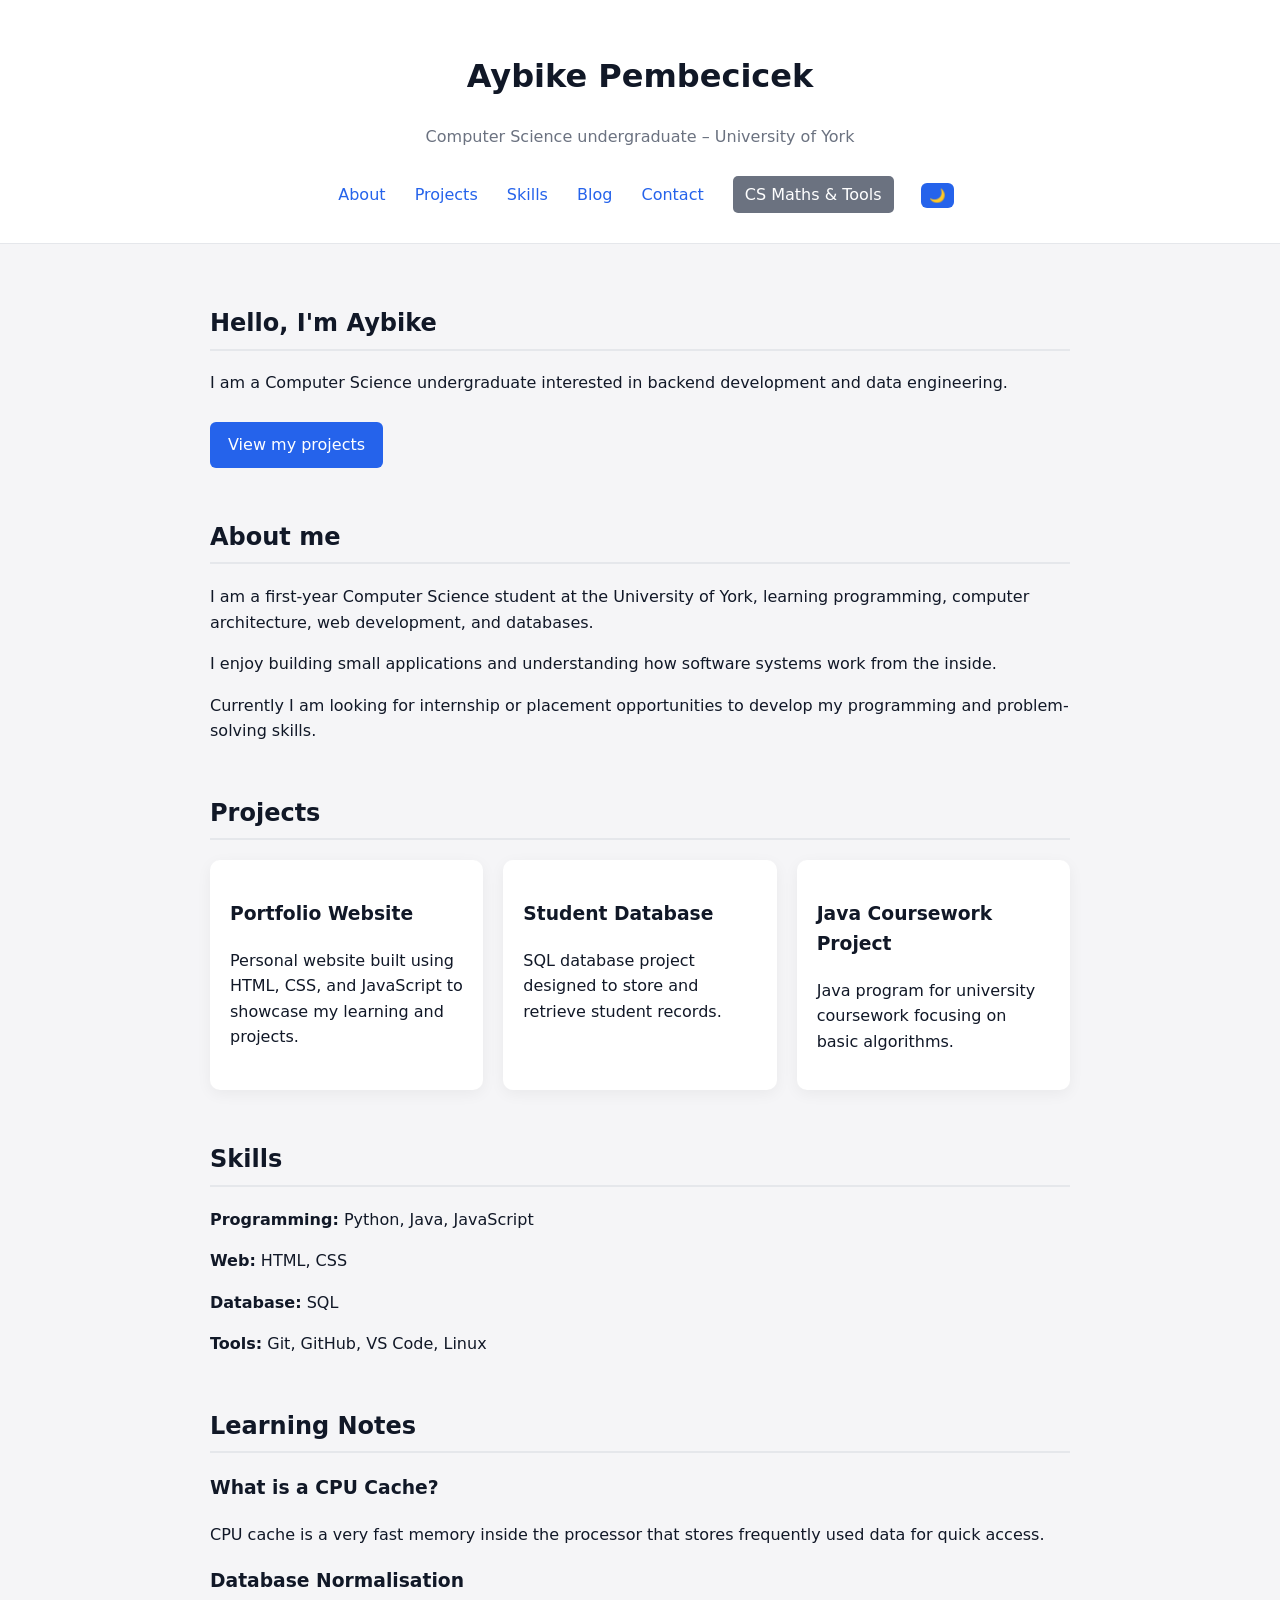
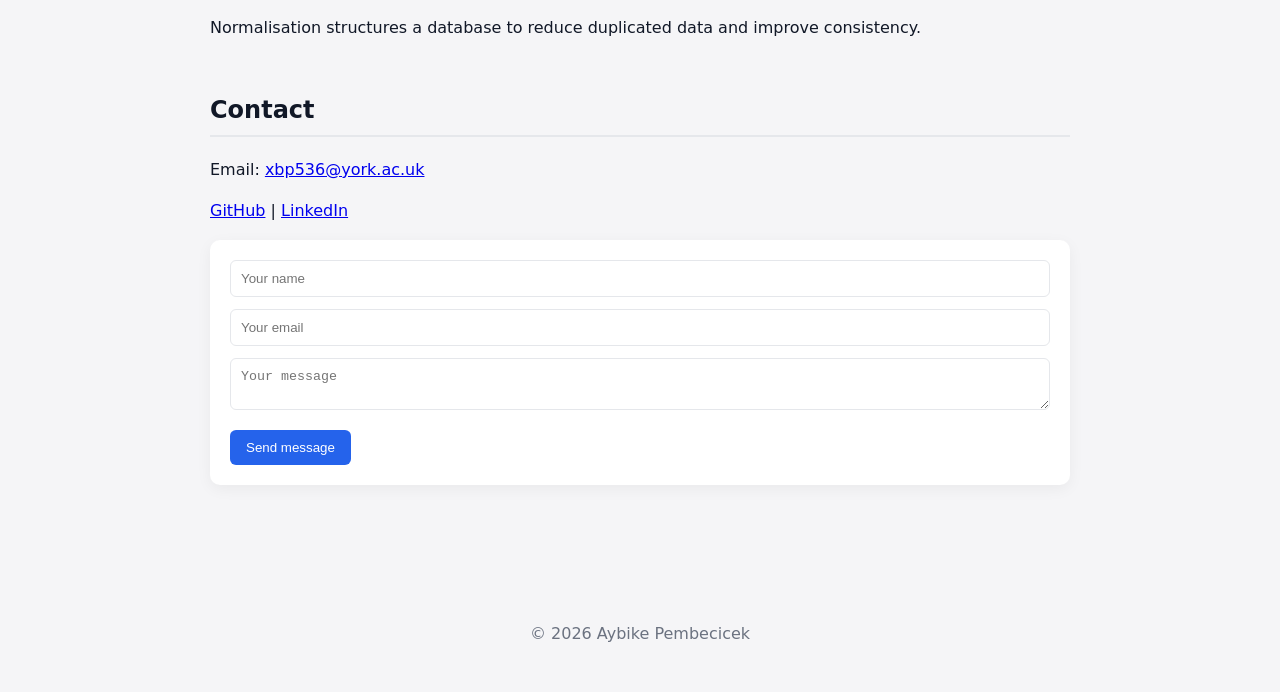
==== index.html @ 34cba9ef "Update index.html" ====
<!DOCTYPE html>
<html lang="en">
<head>
<meta charset="UTF-8">
<meta name="viewport" content="width=device-width, initial-scale=1">
<title>Aybike Pembecicek – Computer Science</title>
<link rel="stylesheet" href="style.css">
</head>
<body class="light">

<header>
<h1>Aybike Pembecicek</h1>
<p class="tagline">Computer Science undergraduate – University of York</p>

<nav>
<a href="#about">About</a>
<a href="#projects">Projects</a>
<a href="#skills">Skills</a>
<a href="#blog">Blog</a>
<a href="#contact">Contact</a>
<a href="maths.html" class="button secondary">CS Maths & Tools</a>
<button id="dark-toggle">🌙</button>
</nav>
</header>

<main>
<section id="hero">
<h2>Hello, I'm Aybike</h2>
<p>I am a Computer Science undergraduate interested in backend development and data engineering.</p>
<a class="button" href="#projects">View my projects</a>
</section>

<section id="about">
<h2>About me</h2>
<p>I am a first-year Computer Science student at the University of York, learning programming, computer architecture, web development, and databases.</p>
<p>I enjoy building small applications and understanding how software systems work from the inside.</p>
<p>Currently I am looking for internship or placement opportunities to develop my programming and problem-solving skills.</p>
</section>

<section id="projects">
<h2>Projects</h2>
<div class="projects">
<div class="project">
<h3>Portfolio Website</h3>
<p>Personal website built using HTML, CSS, and JavaScript to showcase my learning and projects.</p>
</div>
<div class="project">
<h3>Student Database</h3>
<p>SQL database project designed to store and retrieve student records.</p>
</div>
<div class="project">
<h3>Java Coursework Project</h3>
<p>Java program for university coursework focusing on basic algorithms.</p>
</div>
</div>
</section>

<section id="skills">
<h2>Skills</h2>
<p><strong>Programming:</strong> Python, Java, JavaScript</p>
<p><strong>Web:</strong> HTML, CSS</p>
<p><strong>Database:</strong> SQL</p>
<p><strong>Tools:</strong> Git, GitHub, VS Code, Linux</p>
</section>

<section id="blog">
<h2>Learning Notes</h2>
<article>
<h3>What is a CPU Cache?</h3>
<p>CPU cache is a very fast memory inside the processor that stores frequently used data for quick access.</p>
</article>
<article>
<h3>Database Normalisation</h3>
<p>Normalisation structures a database to reduce duplicated data and improve consistency.</p>
</article>
</section>

<section id="contact">
<h2>Contact</h2>
<p>Email: <a href="mailto:xbp536@york.ac.uk">xbp536@york.ac.uk</a></p>
<p>
<a href="https://github.com/xbp536-coder">GitHub</a> | 
<a href="#">LinkedIn</a>
</p>

<form>
<input type="text" placeholder="Your name" required>
<input type="email" placeholder="Your email" required>
<textarea placeholder="Your message"></textarea>
<button type="submit">Send message</button>
</form>
</section>

</main>

<footer>
<p>© 2026 Aybike Pembecicek</p>
</footer>

<script>
// Dark mode toggle
const toggle = document.getElementById('dark-toggle');
toggle.addEventListener('click', () => {
  document.body.classList.toggle('dark');
  document.body.classList.toggle('light');
});
</script>

</body>
</html>
---- style.css ----
:root{
--bg-light:#f5f5f7;
--text-light:#111827;
--accent:#2563eb;
--soft:#e5e7eb;

--bg-dark:#111827;
--text-dark:#f5f5f7;
--soft-dark:#1f2937;
}

/* GLOBAL */
*{box-sizing:border-box;}
body{margin:0; font-family:system-ui,-apple-system,Segoe UI,sans-serif; line-height:1.6;}
body.light{background:var(--bg-light); color:var(--text-light);}
body.dark{background:var(--bg-dark); color:var(--text-dark);}

/* HEADER */
header{background:white; padding:30px; text-align:center; border-bottom:1px solid var(--soft);}
body.dark header{background:#1f2937; border-color:var(--soft-dark);}
.tagline{color:#6b7280;}
nav{margin-top:15px;}
nav a{margin:0 12px; text-decoration:none; color:var(--accent); font-weight:500;}
nav a.button.secondary{background:#6b7280; color:white; padding:6px 12px; border-radius:5px;}
nav a:hover{text-decoration:underline;}
#dark-toggle{margin-left:10px; padding:5px 8px; cursor:pointer;}

/* MAIN */
main{max-width:900px; margin:auto; padding:40px 20px;}
section{margin-bottom:50px;}
h2{border-bottom:2px solid var(--soft); padding-bottom:6px;}
body.dark h2{border-color:var(--soft-dark);}

/* PROJECT CARDS */
.projects{display:grid; grid-template-columns:repeat(auto-fit,minmax(250px,1fr)); gap:20px; margin-top:20px;}
.project{background:white; padding:20px; border-radius:10px; box-shadow:0 4px 15px rgba(0,0,0,0.05);}
body.dark .project{background:#1f2937; box-shadow:0 4px 15px rgba(0,0,0,0.3);}

/* BUTTONS */
.button{display:inline-block; background:var(--accent); color:white; padding:10px 18px; border-radius:6px; text-decoration:none; margin-top:10px;}
.button.secondary{background:#6b7280;}
.button:hover{opacity:0.9;}

/* FORM */
form{background:white; padding:20px; border-radius:10px; box-shadow:0 4px 15px rgba(0,0,0,0.05); margin-top:15px;}
body.dark form{background:#1f2937; box-shadow:0 4px 15px rgba(0,0,0,0.3);}
input, textarea{width:100%; padding:10px; margin-bottom:12px; border:1px solid var(--soft); border-radius:6px; background:white; color:var(--text-light);}
body.dark input, body.dark textarea{background:#111827; color:var(--text-dark); border:1px solid #374151;}
button{background:var(--accent); color:white; border:none; padding:10px 16px; border-radius:6px; cursor:pointer;}
button:hover{opacity:0.9;}

/* FOOTER */
footer{text-align:center; padding:30px; color:#6b7280;}
body.dark footer{color:#d1d5db;}
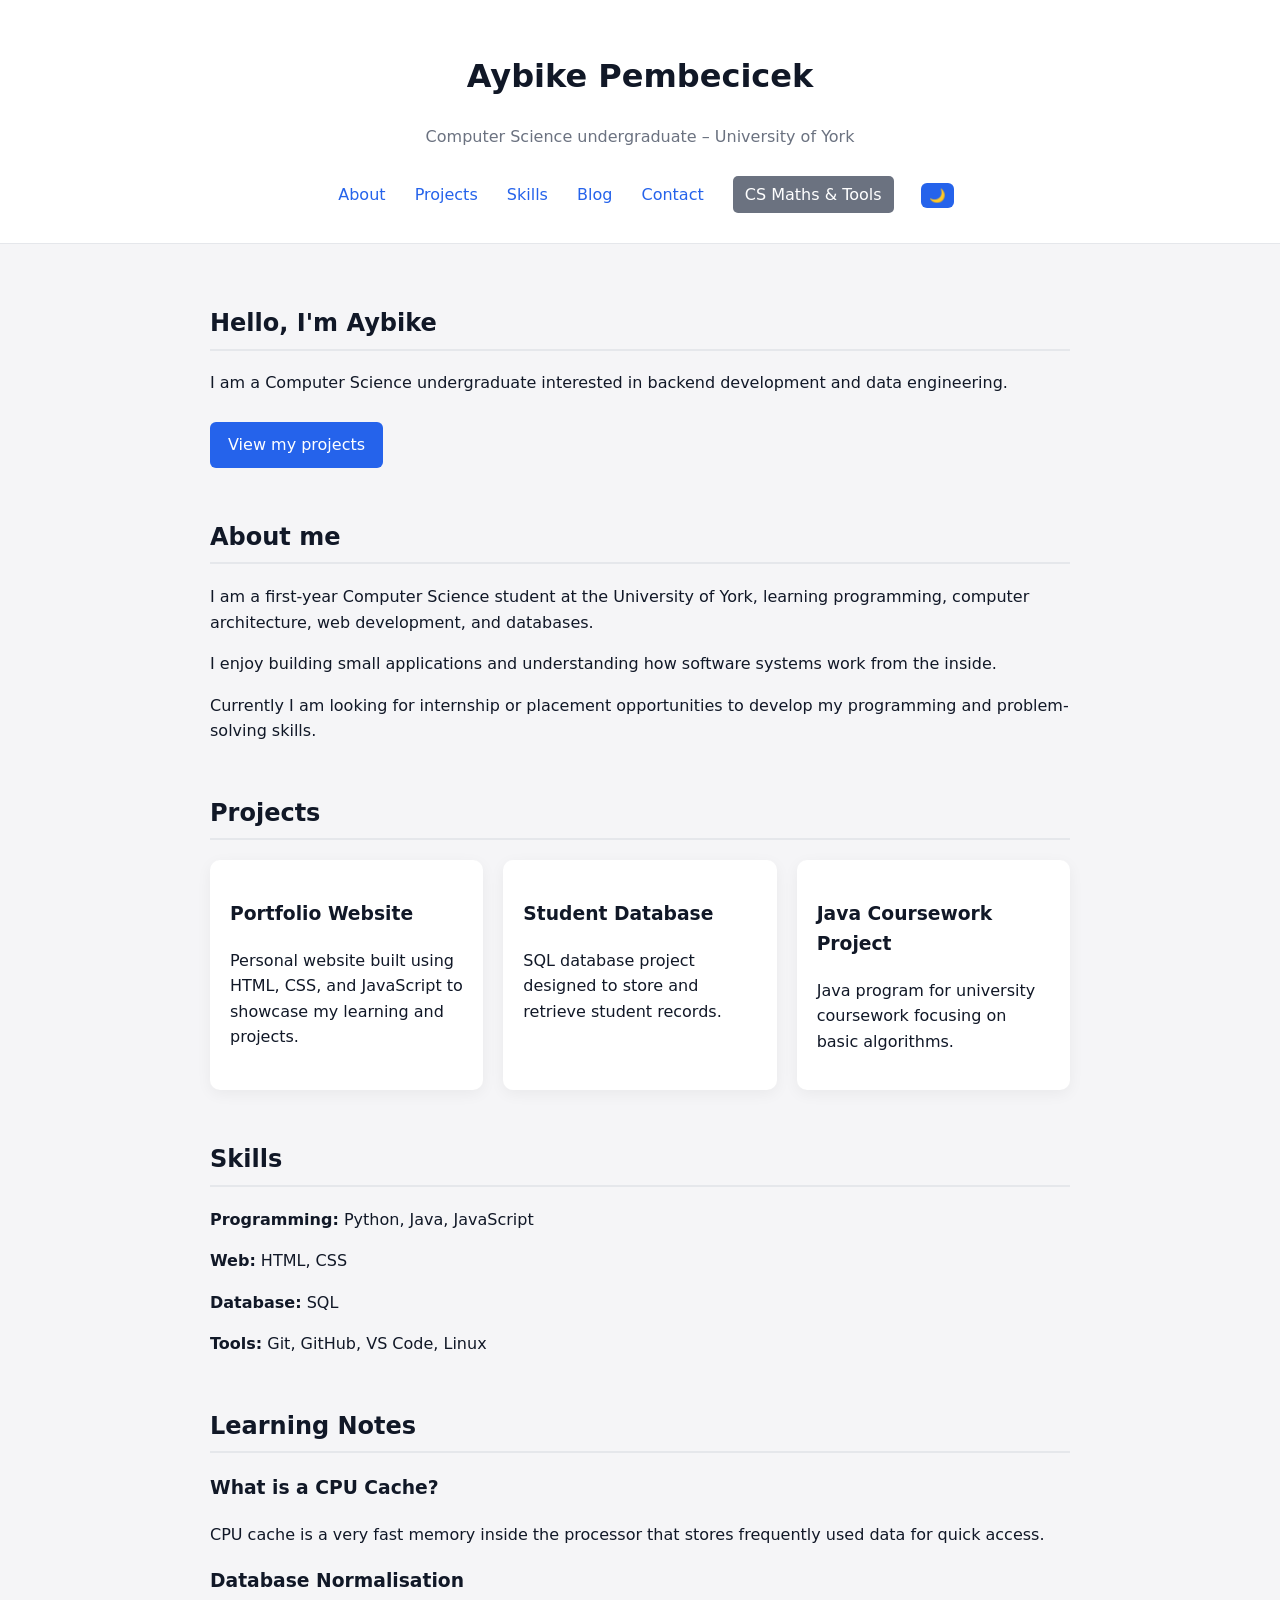
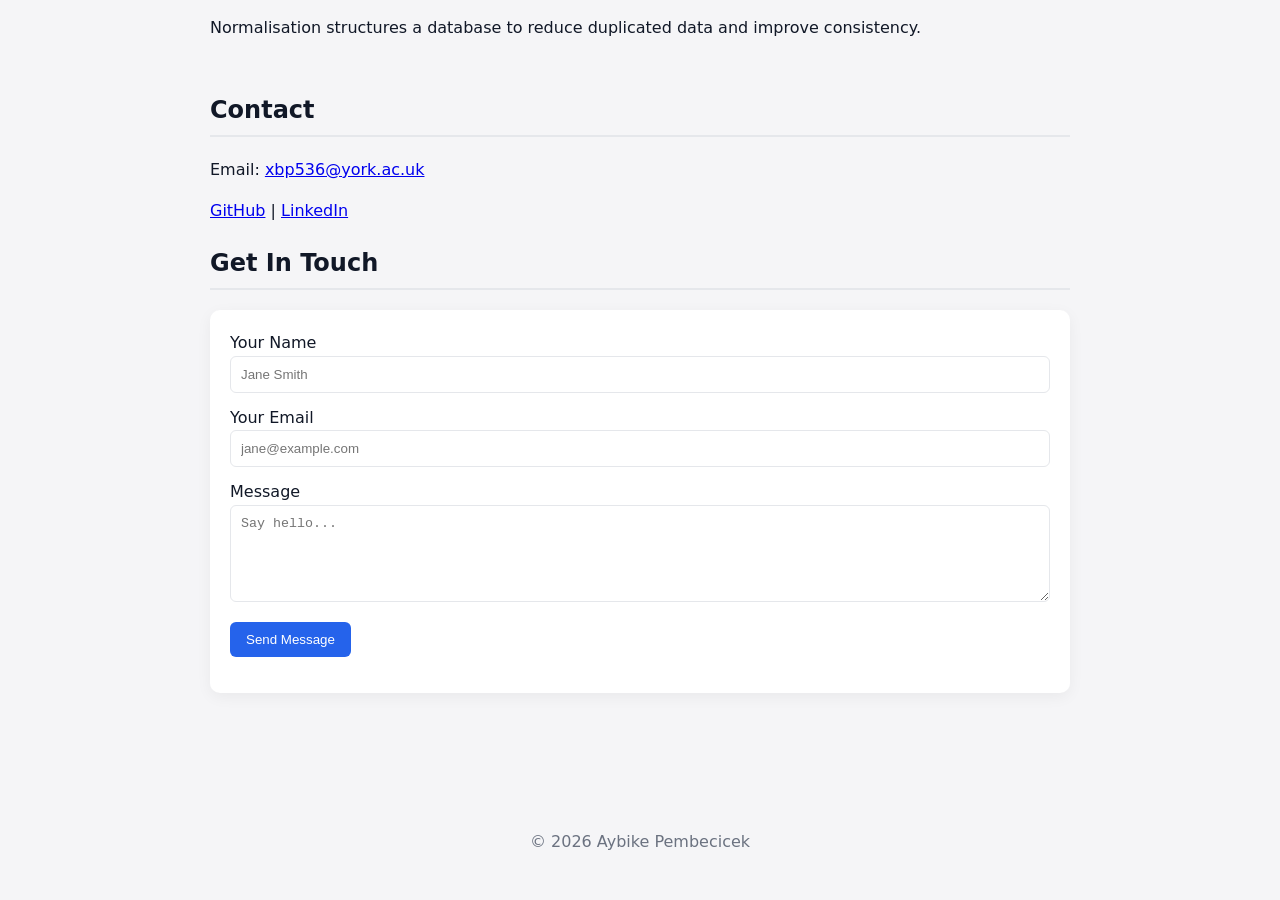
==== commit 791ebb01: "Revamp contact form with improved structure" ====
--- a/index.html
+++ b/index.html
@@ -83,11 +83,25 @@
 <a href="#">LinkedIn</a>
 </p>
 
-<form>
-<input type="text" placeholder="Your name" required>
-<input type="email" placeholder="Your email" required>
-<textarea placeholder="Your message"></textarea>
-<button type="submit">Send message</button>
+<h2>Get In Touch</h2>
+<form id="contact-form">
+<div>
+<label for="name">Your Name</label>
+<input type="text" id="name" name="name" required
+placeholder="Jane Smith" />
+</div>
+<div>
+<label for="email">Your Email</label>
+<input type="email" id="email" name="email" required
+placeholder="jane@example.com" />
+</div>
+<div>
+<label for="message">Message</label>
+<textarea id="message" name="message" required
+placeholder="Say hello..." rows="5"></textarea>
+</div>
+<button type="submit" id="submit-btn">Send Message</button>
+<p id="form-status"></p>
 </form>
 </section>
 
@@ -105,6 +119,65 @@
   document.body.classList.toggle('light');
 });
 </script>
+  <script>
+// ── Supabase config ─────────────────────────────────────────────
+// Replace these two values with YOUR project URL and anon key
+const SUPABASE_URL = "https://igdufbspnrdzrpwydgoi.supabase.co";
+const SUPABASE_ANON = "eyJhbGciOiJIUzI1NiIsInR5cCI6IkpXVCJ9.eyJpc3MiOiJzdXBhYmFzZSIsInJlZiI6ImlnZHVmYnNwbnJkenJwd3lkZ29pIiwicm9sZSI6ImFub24iLCJpYXQiOjE3NzMwNjcyNjUsImV4cCI6MjA4ODY0MzI2NX0.9AzzgKkHhbsNpUrxwQ6jo8sCcgeCk9nTPCGm7vn3wg0";
+// ── Form submission handler ──────────────────────────────────────
+document.getElementById("contact-form")
+.addEventListener("submit", async function (event) {
+// Prevent the default browser form submission (page reload)
+event.preventDefault();
+  // Grab the form values
+const name = document.getElementById("name").value.trim();
+const email = document.getElementById("email").value.trim();
+const message = document.getElementById("message").value.trim();
+const btn = document.getElementById("submit-btn");
+const status = document.getElementById("form-status");
+// Disable the button while we send (prevents double-submit)
+btn.disabled = true;
+btn.textContent = "Sending...";
+status.textContent = "";
+try {
+// Call the Supabase REST API to insert a row
+const response = await fetch(
+`${SUPABASE_URL}/rest/v1/contact_messages`,
+{
+method: "POST",
+headers: {
+"Content-Type": "application/json",
+"apikey": SUPABASE_ANON,
+"Authorization": `Bearer ${SUPABASE_ANON}`,
+"Prefer": "return=minimal"
+},
+body: JSON.stringify({ name, email, message })
+}
+);
+if (response.ok) {
+// Success — show confirmation and reset the form
+status.textContent = "✓ Message sent! I will be in touch soon.";
+status.style.color = "#1A7A4A";
+event.target.reset();
+} else {
+// Supabase returned an error — log it for debugging
+const err = await response.json();
+console.error("Supabase error:", err);
+status.textContent = "Something went wrong. Please try again.";
+status.style.color = "#DC2626";
+}
+} catch (networkError) {
+// Network/connectivity problem
+console.error("Network error:", networkError);
+status.textContent = "Could not connect. Check your internet connection.";
+status.style.color = "#DC2626";
+} finally {
+// Always re-enable the button
+btn.disabled = false;
+btn.textContent = "Send Message";
+}
+});
+</script>
 
 </body>
 </html>
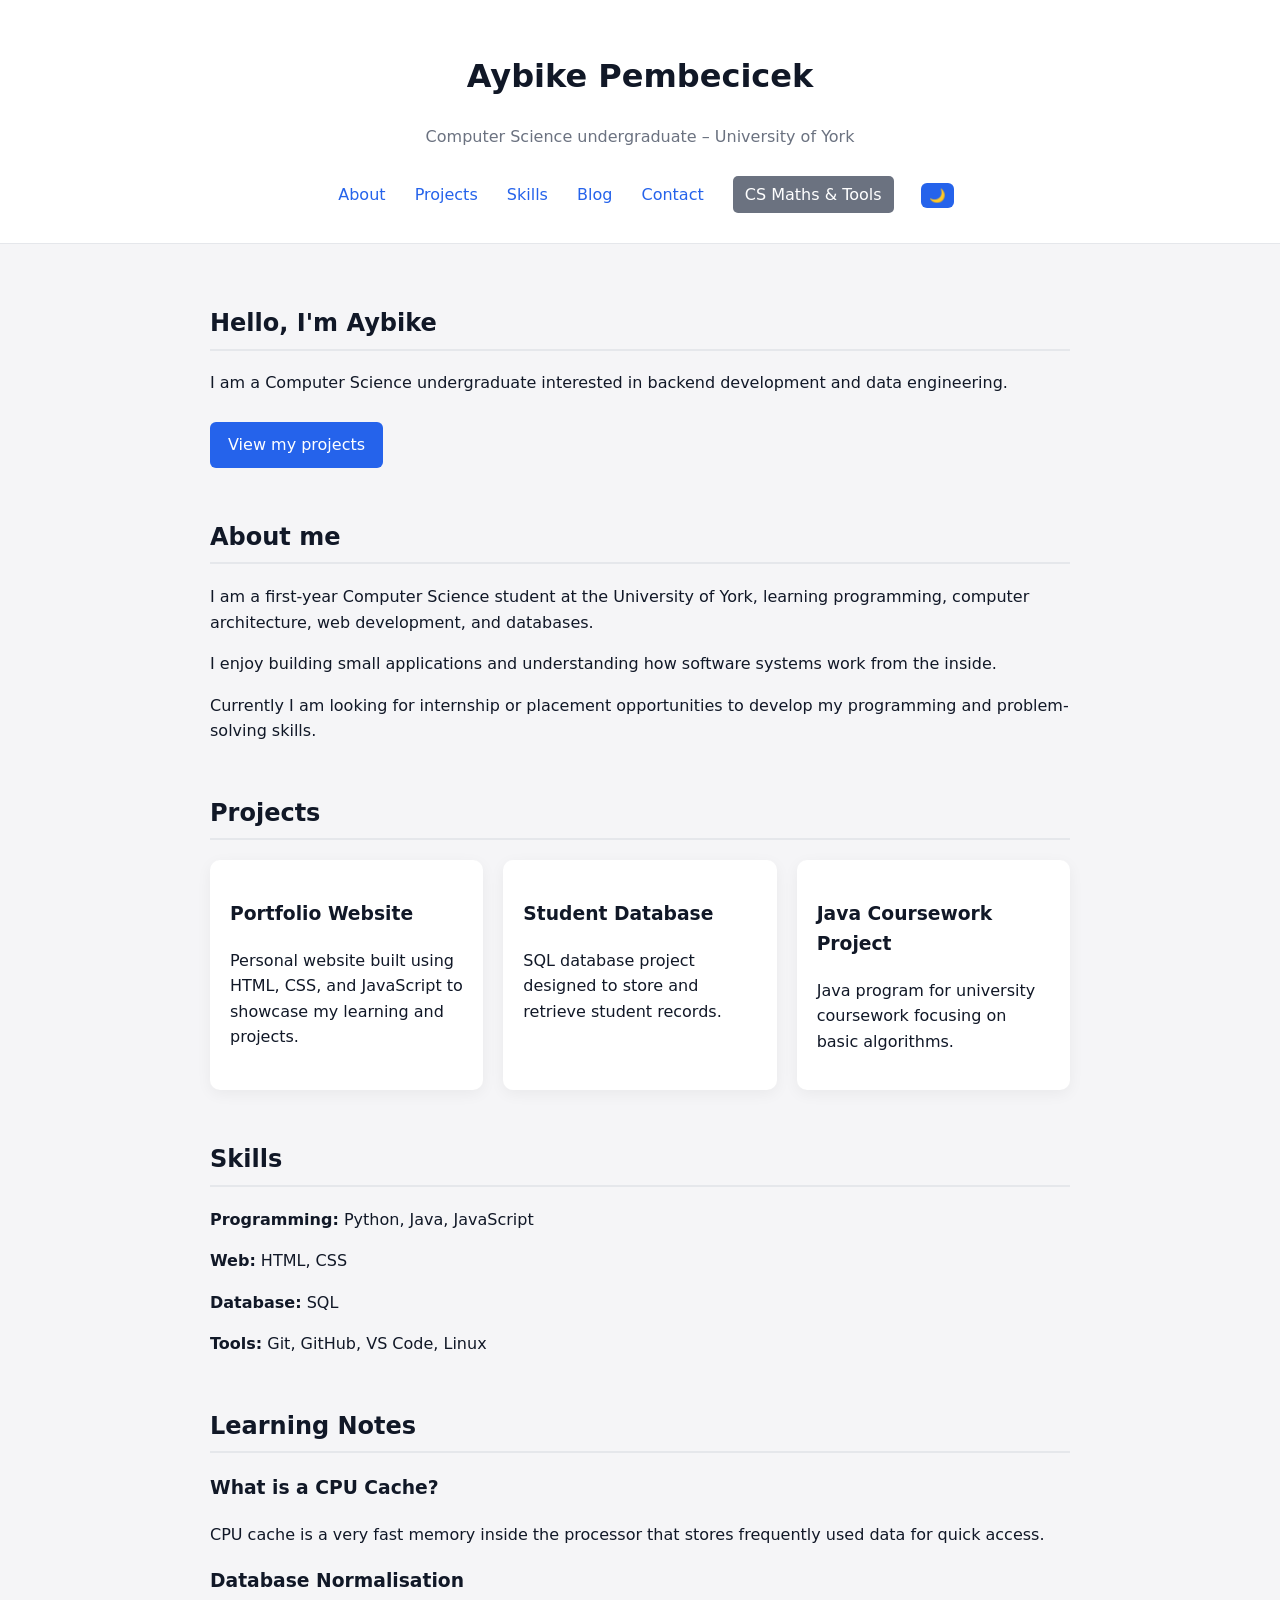
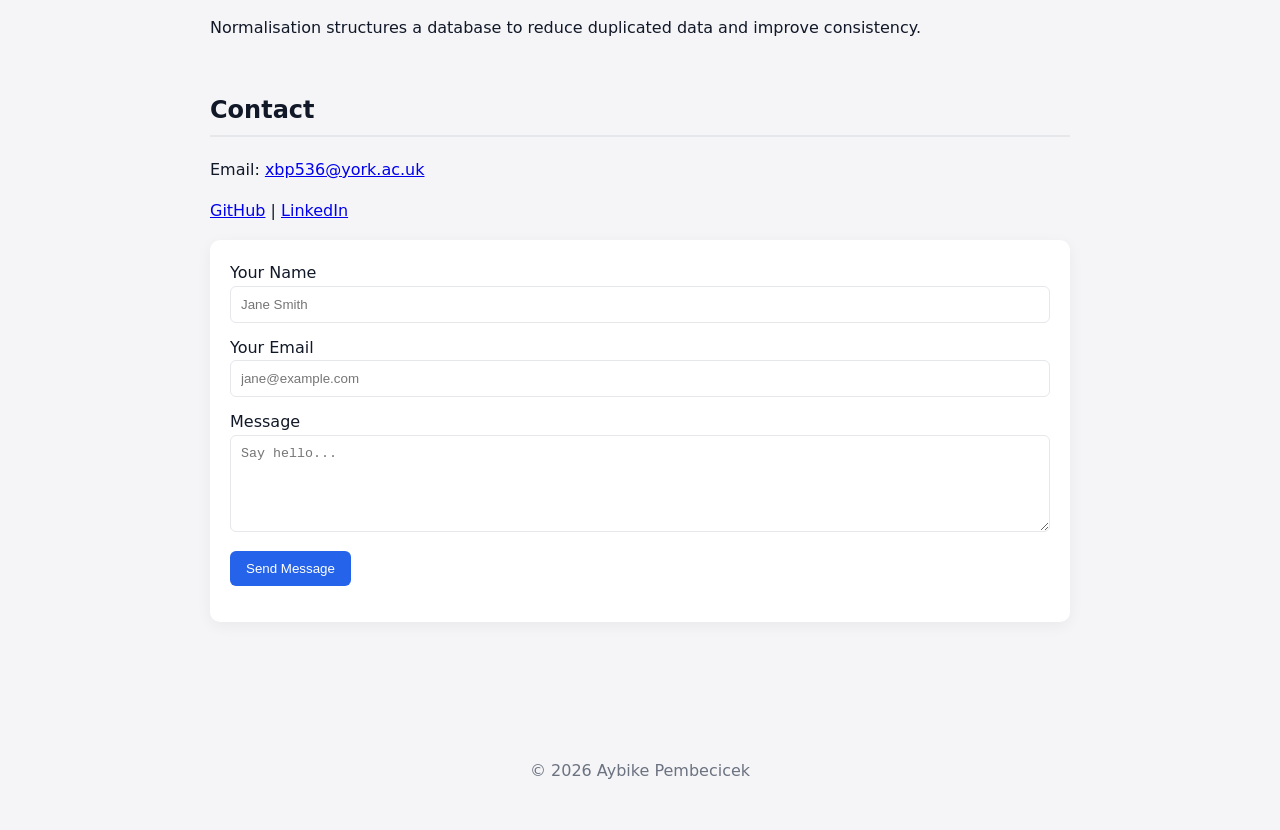
==== commit 391cce20: "Update LinkedIn link with alert message" ====
--- a/index.html
+++ b/index.html
@@ -80,10 +80,10 @@
 <p>Email: <a href="mailto:xbp536@york.ac.uk">xbp536@york.ac.uk</a></p>
 <p>
 <a href="https://github.com/xbp536-coder">GitHub</a> | 
-<a href="#">LinkedIn</a>
+<a href="#" onclick="alert('LinkedIn profile coming soon!')">
+LinkedIn
+</a>
 </p>
-
-<h2>Get In Touch</h2>
 <form id="contact-form">
 <div>
 <label for="name">Your Name</label>
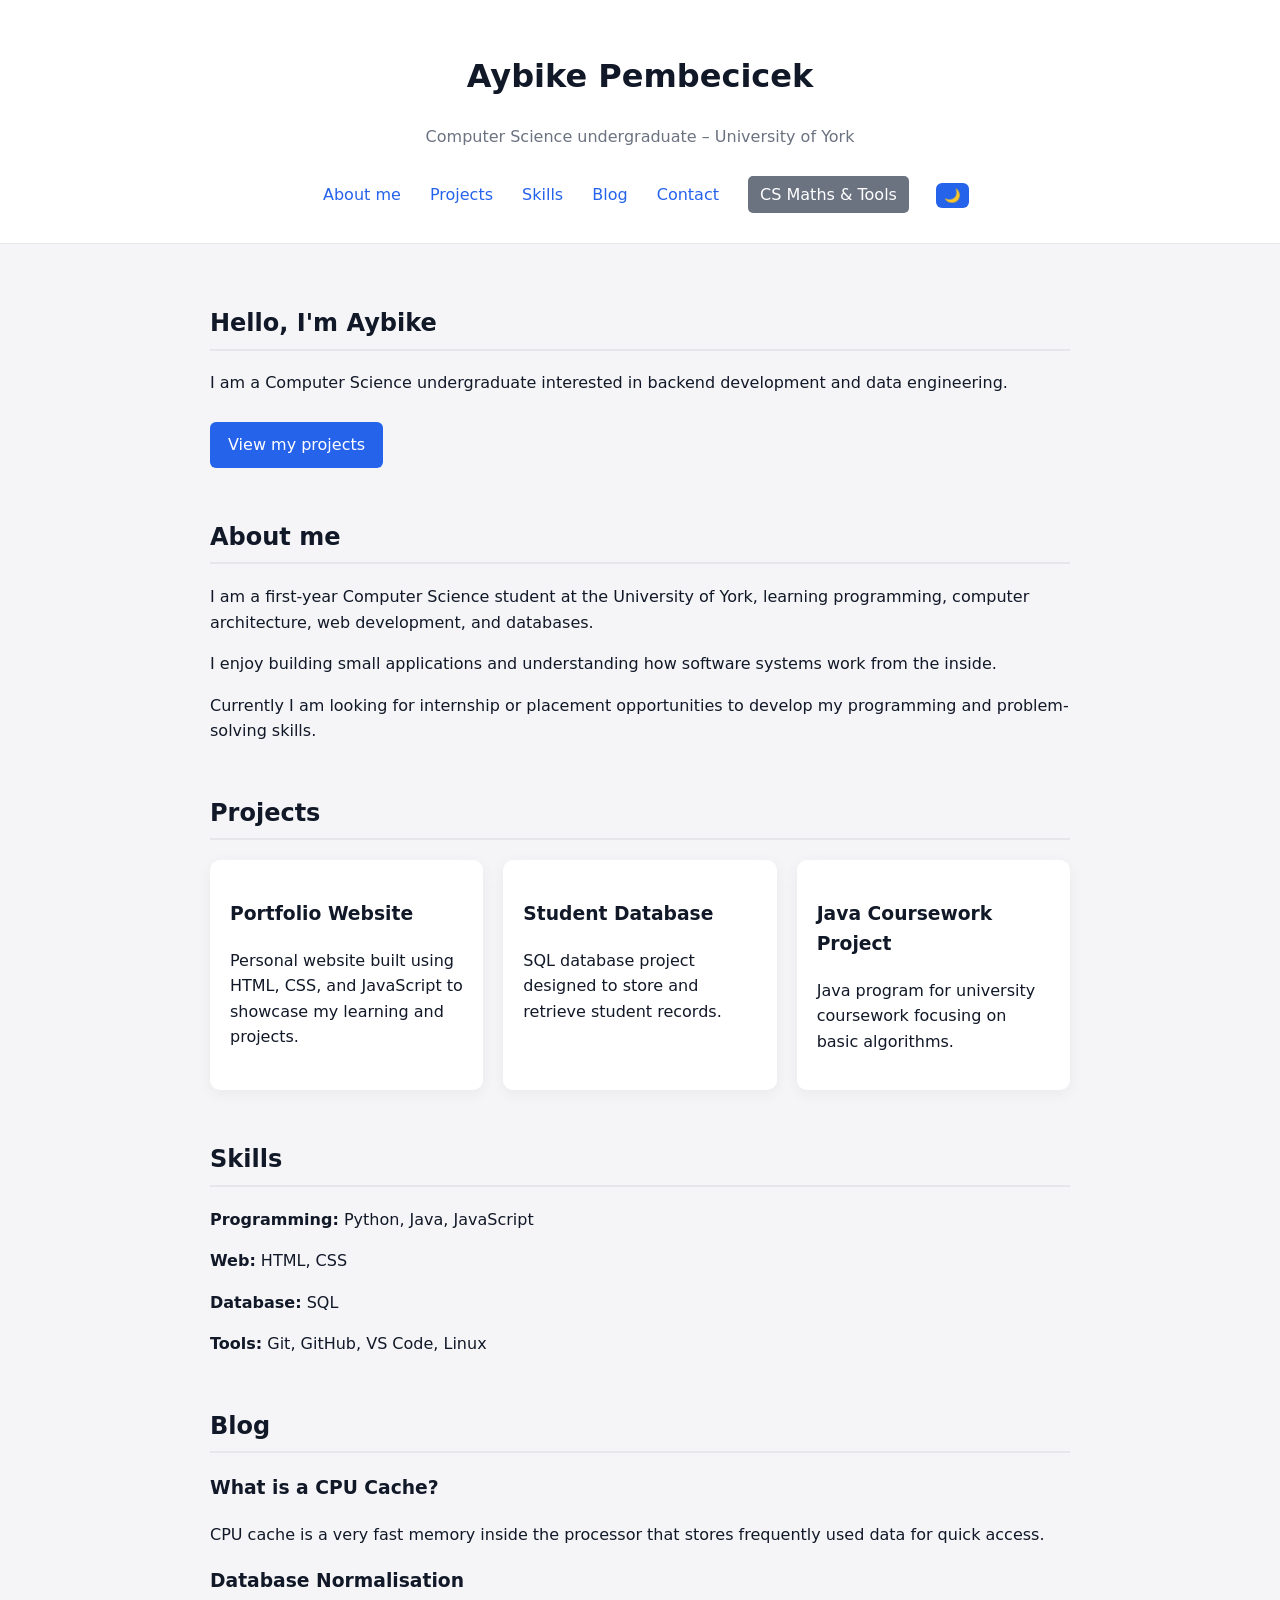
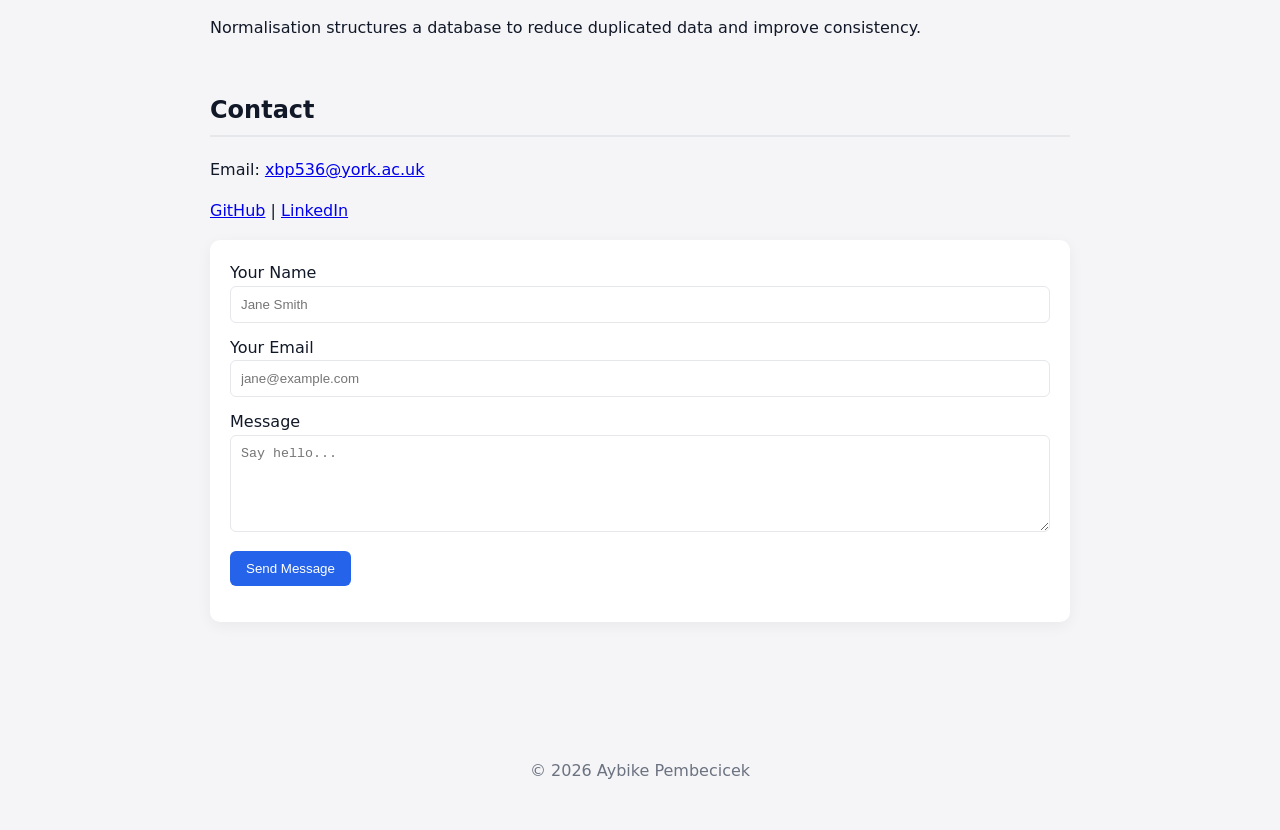
==== commit f6691f38: "Update 'About' link and change section title to 'Blog'" ====
--- a/index.html
+++ b/index.html
@@ -13,7 +13,7 @@
 <p class="tagline">Computer Science undergraduate – University of York</p>
 
 <nav>
-<a href="#about">About</a>
+<a href="#about">About me</a>
 <a href="#projects">Projects</a>
 <a href="#skills">Skills</a>
 <a href="#blog">Blog</a>
@@ -64,7 +64,7 @@
 </section>
 
 <section id="blog">
-<h2>Learning Notes</h2>
+<h2>Blog</h2>
 <article>
 <h3>What is a CPU Cache?</h3>
 <p>CPU cache is a very fast memory inside the processor that stores frequently used data for quick access.</p>
--- a/style.css
+++ b/style.css
@@ -16,7 +16,18 @@
 body.dark{background:var(--bg-dark); color:var(--text-dark);}
 
 /* HEADER */
-header{background:white; padding:30px; text-align:center; border-bottom:1px solid var(--soft);}
+/* HEADER */
+header{
+background:white;
+padding:30px;
+text-align:center;
+border-bottom:1px solid var(--soft);
+
+/* sticky navbar fix */
+position: sticky;
+top: 0;
+z-index: 1000;
+}
 body.dark header{background:#1f2937; border-color:var(--soft-dark);}
 .tagline{color:#6b7280;}
 nav{margin-top:15px;}
@@ -27,7 +38,10 @@
 
 /* MAIN */
 main{max-width:900px; margin:auto; padding:40px 20px;}
-section{margin-bottom:50px;}
+section{
+margin-bottom:50px;
+scroll-margin-top:120px;
+}
 h2{border-bottom:2px solid var(--soft); padding-bottom:6px;}
 body.dark h2{border-color:var(--soft-dark);}
 
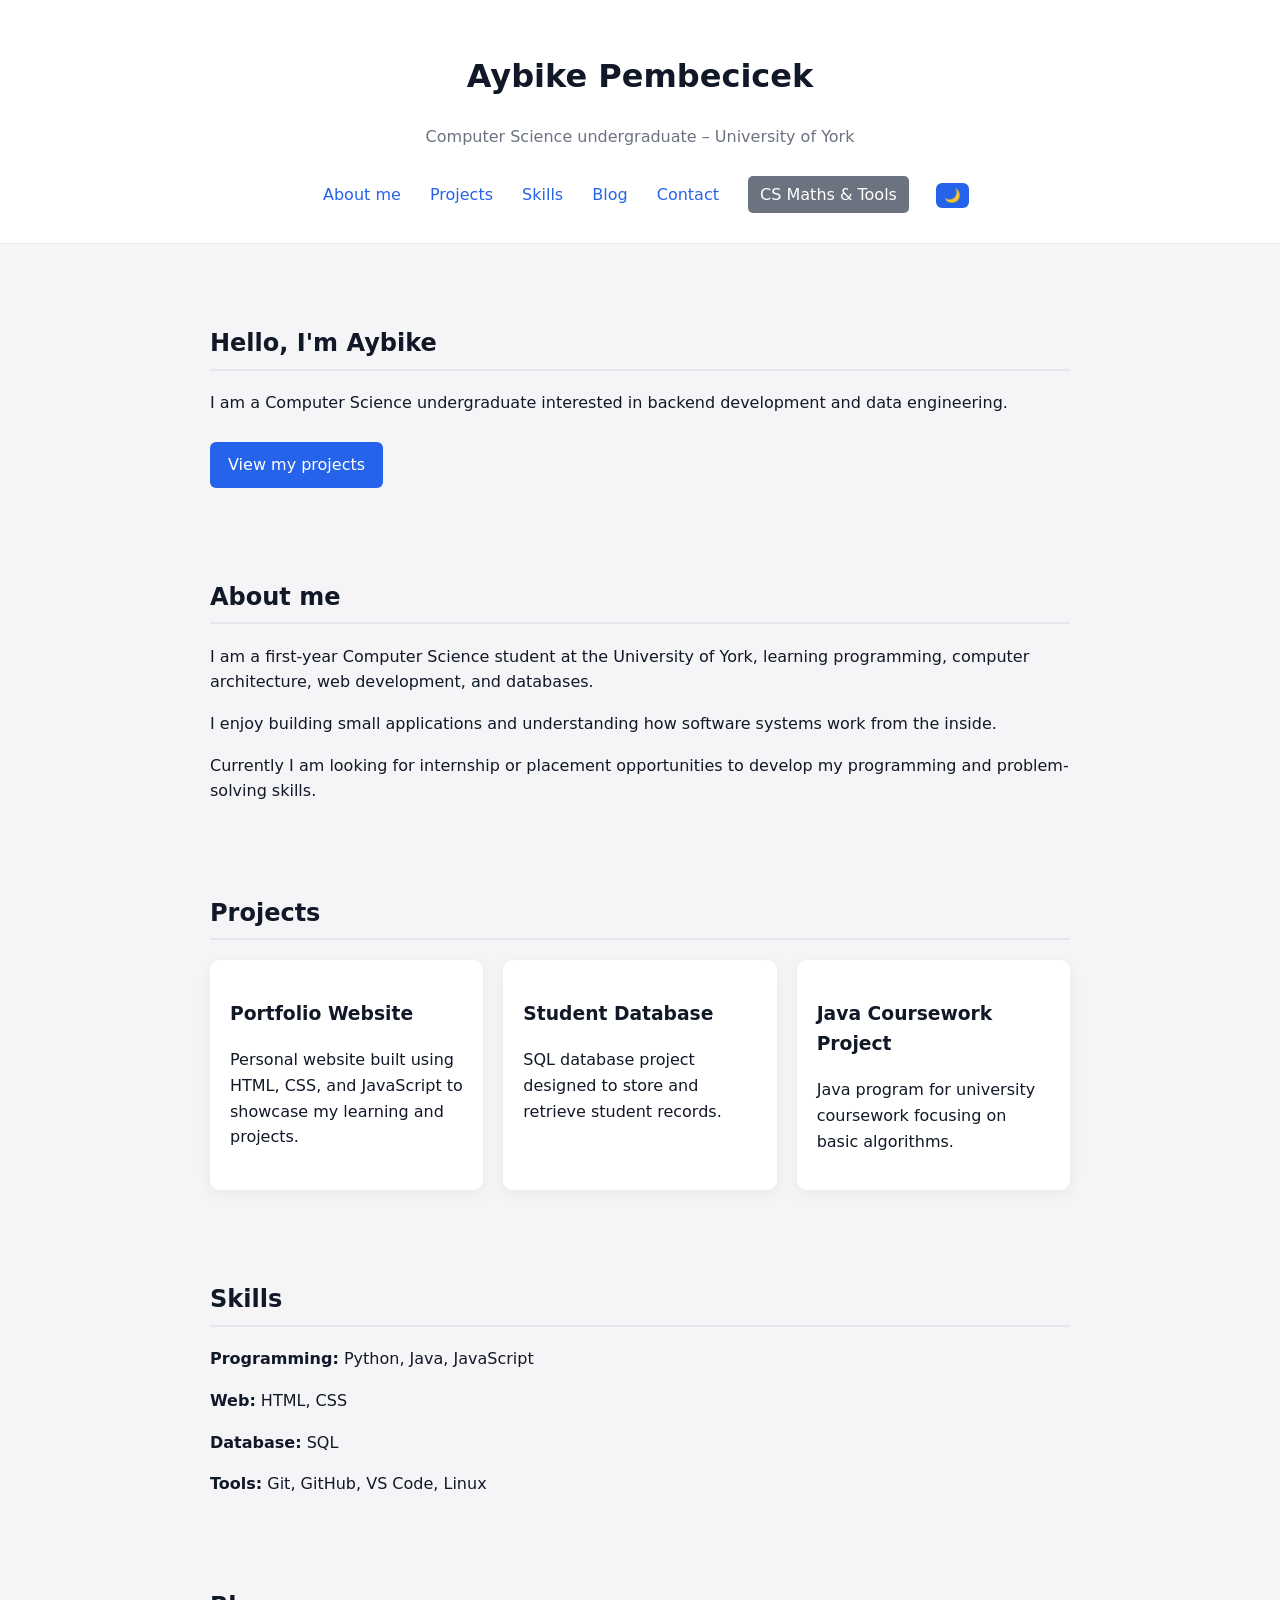
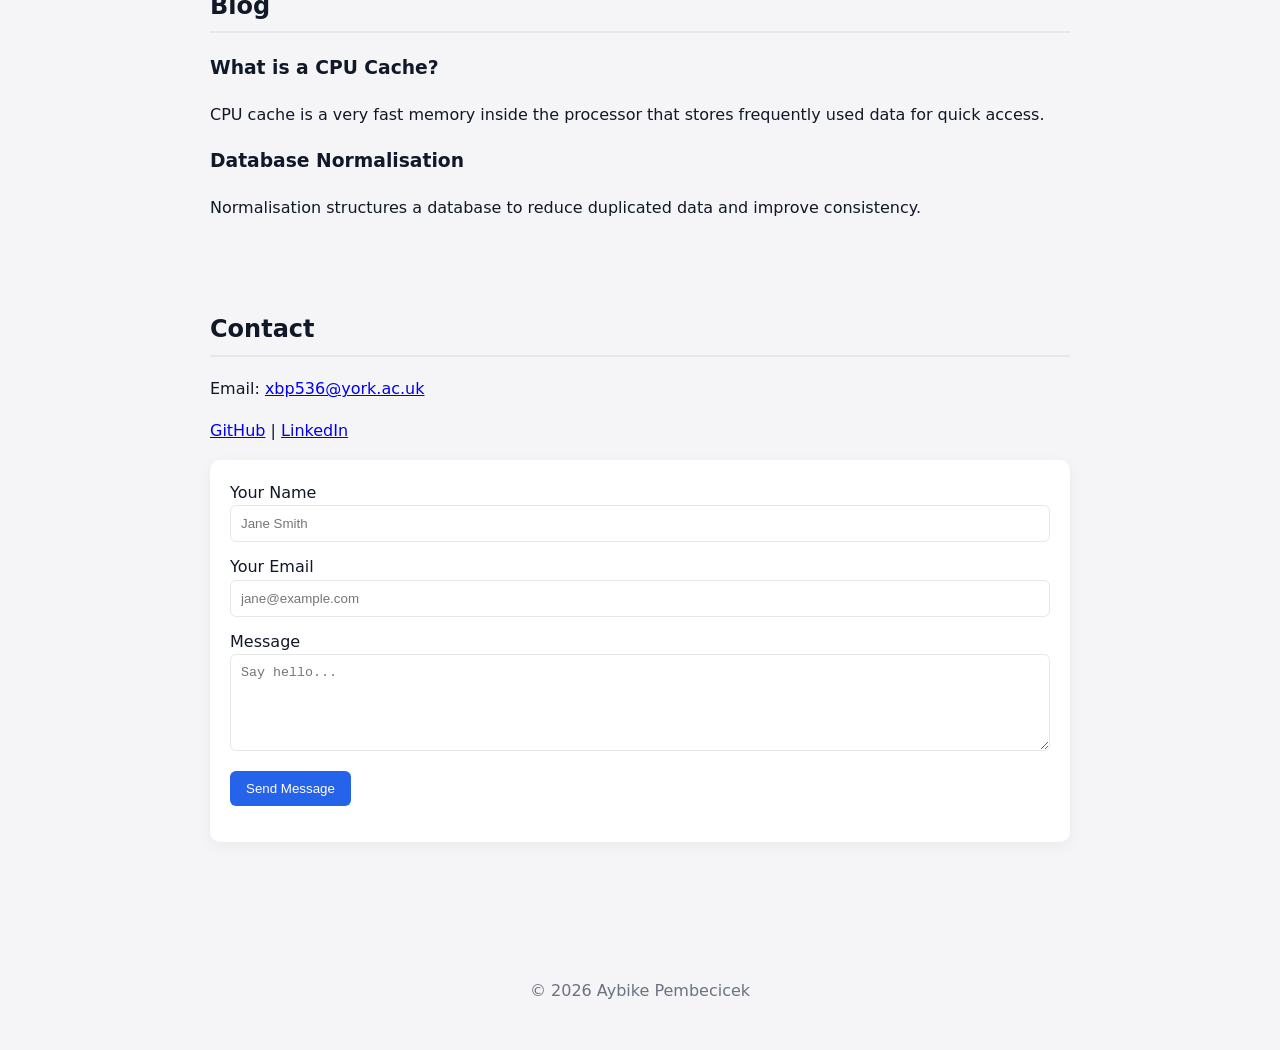
==== commit 928b4b88: "Remove duplicate closing tags in index.html Remove duplicate closing body and html tags" ====
--- a/index.html
+++ b/index.html
@@ -178,6 +178,11 @@
 }
 });
 </script>
+  <script>
+// Supabase code burada
+</script>
+
+
 
 </body>
 </html>
@@ -185,5 +190,7 @@
 
 
 
+
+
  
  
--- a/style.css
+++ b/style.css
@@ -15,13 +15,6 @@
 body.light{background:var(--bg-light); color:var(--text-light);}
 body.dark{background:var(--bg-dark); color:var(--text-dark);}
 
-/* HEADER */
-/* HEADER */
-header{
-background:white;
-padding:30px;
-text-align:center;
-border-bottom:1px solid var(--soft);
 
 /* sticky navbar fix */
 position: sticky;
@@ -38,10 +31,6 @@
 
 /* MAIN */
 main{max-width:900px; margin:auto; padding:40px 20px;}
-section{
-margin-bottom:50px;
-scroll-margin-top:120px;
-}
 h2{border-bottom:2px solid var(--soft); padding-bottom:6px;}
 body.dark h2{border-color:var(--soft-dark);}
 
@@ -66,6 +55,30 @@
 /* FOOTER */
 footer{text-align:center; padding:30px; color:#6b7280;}
 body.dark footer{color:#d1d5db;}
+html {
+    scroll-behavior: smooth;
+}
+
+header {
+    background: white;
+    padding: 30px;
+    text-align: center;
+    border-bottom: 1px solid var(--soft);
+    position: sticky;
+    top: 0;
+    z-index: 1000;
+}
+
+html {
+    scroll-behavior: smooth;
+}
+
+
+section {
+    scroll-margin-top: 150px; 
+    padding-top: 20px;
+    margin-bottom: 50px;
+}
 
 
 
